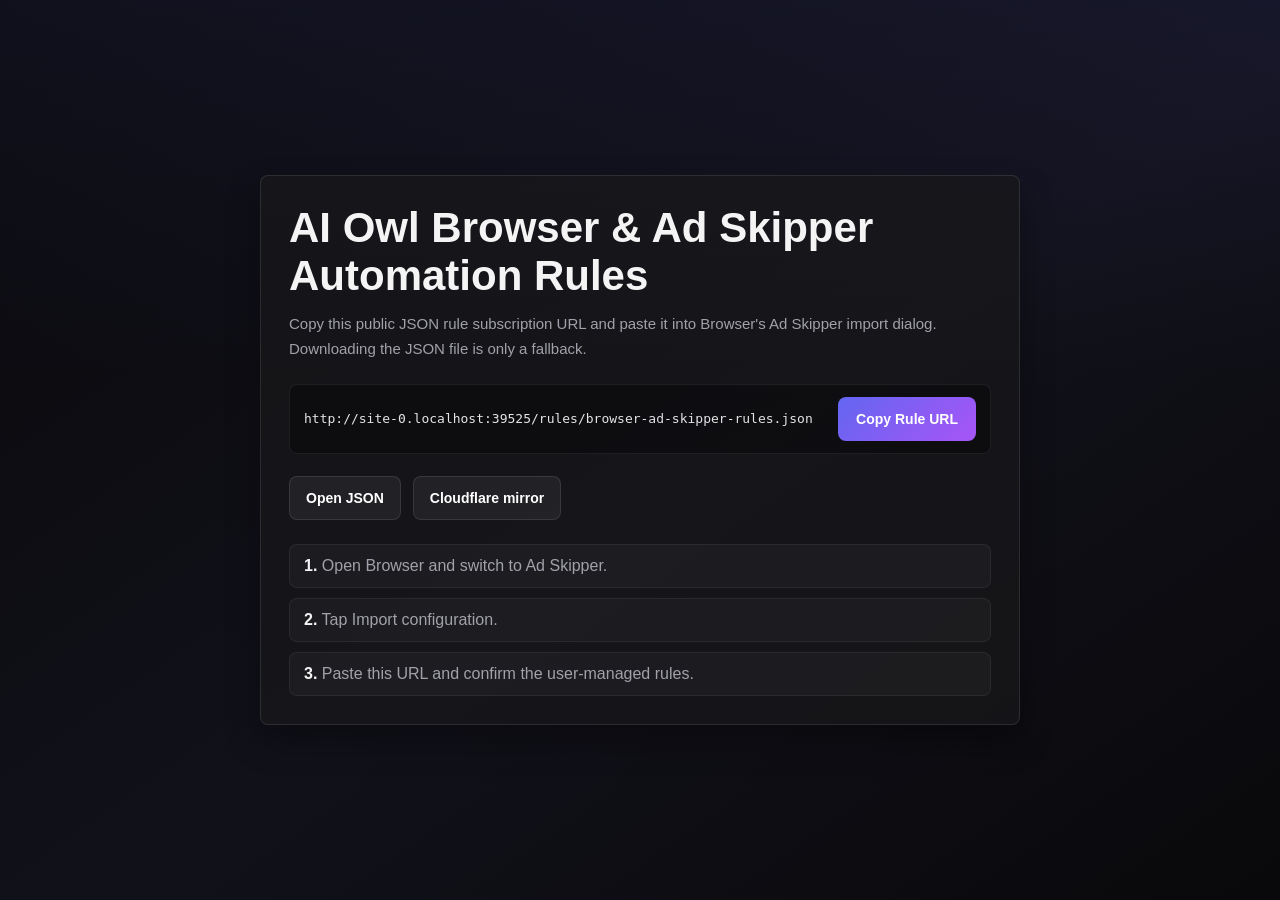
==== index.html @ 883f9ffe "Create index.html" ====
<!doctype html>
<html lang="en">
  <head>
    <meta charset="utf-8" />
    <meta name="viewport" content="width=device-width, initial-scale=1" />
    <title>AI Owl Browser &amp; Ad Skipper Automation Rules</title>
    <meta
      name="description"
      content="Copy the AI Owl Browser Ad Skipper JSON rule subscription URL and paste it into Browser's Ad Skipper import dialog. Automation rule evaluation runs locally on the device."
    />
    <style>
      :root {
        color-scheme: dark;
        --bg: #09090b;
        --card: rgba(24, 24, 27, 0.76);
        --border: rgba(255, 255, 255, 0.1);
        --text: #f4f4f5;
        --muted: #a1a1aa;
        --accent: #818cf8;
        --gradient: linear-gradient(135deg, #6366f1 0%, #a855f7 100%);
      }

      * {
        box-sizing: border-box;
      }

      body {
        min-height: 100vh;
        margin: 0;
        display: grid;
        place-items: center;
        background:
          linear-gradient(180deg, rgba(99, 102, 241, 0.08), transparent 42%),
          linear-gradient(145deg, #09090b 0%, #11111a 54%, #09090b 100%);
        color: var(--text);
        font-family:
          Inter, -apple-system, BlinkMacSystemFont, "SF Pro SC", "Helvetica Neue", Arial, sans-serif;
        padding: 28px 16px;
      }

      main {
        width: min(760px, 100%);
        border: 1px solid var(--border);
        border-radius: 8px;
        background: var(--card);
        box-shadow: 0 16px 34px rgba(0, 0, 0, 0.32);
        padding: 28px;
      }

      h1 {
        margin: 0 0 12px;
        font-size: clamp(28px, 5vw, 42px);
        line-height: 1.12;
        letter-spacing: 0;
      }

      p {
        margin: 0;
        color: var(--muted);
        font-size: 15px;
        line-height: 1.7;
      }

      .url-box {
        min-width: 0;
        display: flex;
        align-items: center;
        gap: 12px;
        margin: 22px 0;
        border: 1px solid rgba(255, 255, 255, 0.07);
        border-radius: 8px;
        background: rgba(0, 0, 0, 0.34);
        padding: 12px 14px;
      }

      code {
        min-width: 0;
        overflow: hidden;
        flex: 1 1 auto;
        color: #e4e4e7;
        font-family: "JetBrains Mono", "SFMono-Regular", Consolas, monospace;
        font-size: 13px;
        text-overflow: ellipsis;
        white-space: nowrap;
      }

      button,
      a {
        min-height: 44px;
        display: inline-flex;
        align-items: center;
        justify-content: center;
        border-radius: 8px;
        color: #ffffff;
        font: inherit;
        font-size: 14px;
        font-weight: 600;
        text-decoration: none;
      }

      button {
        flex: 0 0 auto;
        border: 0;
        background: var(--gradient);
        cursor: pointer;
        padding: 0 18px;
      }

      a {
        border: 1px solid var(--border);
        background: rgba(255, 255, 255, 0.06);
        padding: 0 16px;
      }

      .actions {
        display: flex;
        flex-wrap: wrap;
        gap: 12px;
      }

      .steps {
        margin-top: 24px;
        display: grid;
        gap: 10px;
      }

      .step {
        border: 1px solid rgba(255, 255, 255, 0.06);
        border-radius: 8px;
        background: rgba(255, 255, 255, 0.03);
        color: var(--muted);
        padding: 12px 14px;
      }

      strong {
        color: var(--text);
      }

      @media (max-width: 640px) {
        main {
          padding: 22px;
        }

        .url-box {
          align-items: stretch;
          flex-direction: column;
        }

        code {
          white-space: normal;
          overflow-wrap: anywhere;
        }

        button,
        a {
          width: 100%;
        }
      }
    </style>
  </head>
  <body>
    <main>
      <h1>AI Owl Browser &amp; Ad Skipper Automation Rules</h1>
      <p>
        Copy this public JSON rule subscription URL and paste it into Browser's Ad Skipper import
        dialog. Downloading the JSON file is only a fallback.
      </p>
      <div class="url-box">
        <code id="ruleUrl">rules/browser-ad-skipper-rules.json</code>
        <button id="copyButton" type="button">Copy Rule URL</button>
      </div>
      <div class="actions">
        <a id="openJson" href="rules/browser-ad-skipper-rules.json">Open JSON</a>
        <a href="https://browser-ad-skipper-rules.groups-candlelight.workers.dev/">
          Cloudflare mirror
        </a>
      </div>
      <div class="steps">
        <div class="step"><strong>1.</strong> Open Browser and switch to Ad Skipper.</div>
        <div class="step"><strong>2.</strong> Tap Import configuration.</div>
        <div class="step"><strong>3.</strong> Paste this URL and confirm the user-managed rules.</div>
      </div>
    </main>
    <script>
      const ruleUrl = new URL("rules/browser-ad-skipper-rules.json", window.location.href).href;
      const ruleUrlNode = document.querySelector("#ruleUrl");
      const copyButton = document.querySelector("#copyButton");
      const openJson = document.querySelector("#openJson");

      ruleUrlNode.textContent = ruleUrl;
      openJson.href = ruleUrl;
      copyButton.addEventListener("click", async () => {
        await navigator.clipboard.writeText(ruleUrl);
        const originalText = copyButton.textContent;
        copyButton.textContent = "Copied";
        window.setTimeout(() => {
          copyButton.textContent = originalText;
        }, 1600);
      });
    </script>
  </body>
</html>
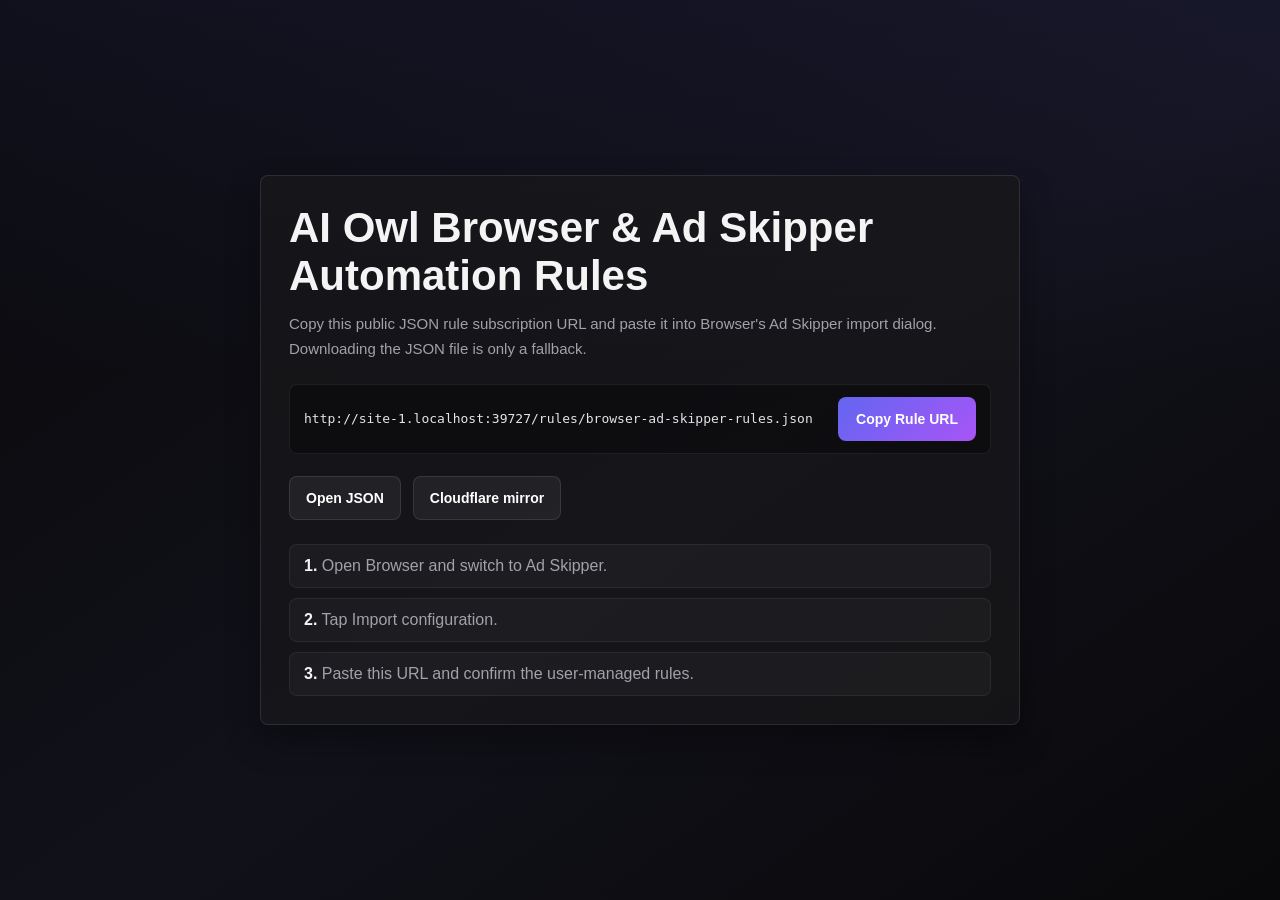
==== commit 00cb6452: "Update index.html" ====
--- a/index.html
+++ b/index.html
@@ -99,6 +99,176 @@
       }
 
       button {
+<!doctype html>
+<html lang="en">
+  <head>
+    <meta charset="utf-8" />
+    <meta name="viewport" content="width=device-width, initial-scale=1" />
+    <title>AI Owl Browser &amp; Ad Skipper Automation Rules</title>
+    <meta
+      name="description"
+      content="Copy the AI Owl Browser Ad Skipper JSON rule subscription URL. Import user-managed automation rules in Browser, keep processing local on the device, and review privacy, FAQ, and rule format notes."
+    />
+    <meta name="robots" content="index,follow" />
+    <meta property="og:title" content="AI Owl Browser &amp; Ad Skipper Automation Rules" />
+    <meta
+      property="og:description"
+      content="A public JSON rule subscription for AI Owl Browser users. Copy the rule URL, import it in Ad Skipper, and run local-only screen automation on your device."
+    />
+    <meta property="og:type" content="website" />
+    <meta property="og:url" content="https://browser-rules.github.io/ai-owl-browser-ad-skipper-rules/" />
+    <meta name="google-site-verification" content="nIsRu77zjlL-rzkLhdHCSAvfr67Yoj3R-oDEkmEKDSA" />
+    <link rel="canonical" href="https://browser-rules.github.io/ai-owl-browser-ad-skipper-rules/" />
+    <link rel="stylesheet" href="styles.css" />
+    <script type="application/ld+json">
+      {
+        "@context": "https://schema.org",
+        "@type": "WebSite",
+        "name": "AI Owl Browser & Ad Skipper Automation Rules",
+        "url": "https://browser-rules.github.io/ai-owl-browser-ad-skipper-rules/",
+        "description": "Public JSON rule subscription and documentation for AI Owl Browser local-only screen automation."
+      }
+    </script>
+  </head>
+  <body>
+    <main class="container">
+      <header class="header" aria-labelledby="page-title">
+        <div class="badge">
+          <svg class="icon" aria-hidden="true" viewBox="0 0 24 24">
+            <path d="M12 3 5 6v5c0 4.2 2.7 8.1 7 10 4.3-1.9 7-5.8 7-10V6l-7-3Z" />
+            <path d="m9 12 2 2 4-5" />
+          </svg>
+          Public JSON Rule Subscription
+        </div>
+        <h1 id="page-title" class="title">AI Owl Browser &amp; Ad Skipper Automation Rules</h1>
+        <p class="subtitle">
+          Copy one public rule subscription URL, paste it into Browser's Ad Skipper import dialog,
+          and let Browser help you complete repetitive skip, close, dismiss, and consent actions
+          locally on your device. The rules are user-managed and no screen content or personal
+          information is uploaded to the cloud.
+        </p>
+        <nav class="page-nav" aria-label="Rule documentation">
+          <a href="import-guide.html">Import guide</a>
+          <a href="privacy.html">Privacy</a>
+          <a href="rule-json.html">Rule format</a>
+          <a href="faq.html">FAQ</a>
+          <a href="zh-cn.html">中文说明</a>
+        </nav>
+      </header>
+
+      <section class="card hero-card" aria-labelledby="rule-url-title">
+        <div>
+          <h2 id="rule-url-title" class="card-title">
+            <svg class="icon icon-indigo" aria-hidden="true" viewBox="0 0 24 24">
+              <path d="M10 13a5 5 0 0 0 7.1 0l2-2a5 5 0 0 0-7.1-7.1l-1.1 1.1" />
+              <path d="M14 11a5 5 0 0 0-7.1 0l-2 2A5 5 0 0 0 12 20.1l1.1-1.1" />
+            </svg>
+            Copy the Rule URL
+          </h2>
+          <p class="muted-text">
+            This URL is the primary import path. Browser fetches the JSON subscription, validates
+            the schema, and keeps imported automation rules editable in the Ad Skipper rule manager.
+          </p>
+          <div class="code-box" aria-label="Rule JSON subscription URL">
+            <span id="ruleUrl" class="code-text">https://browser-rules.github.io/ai-owl-browser-ad-skipper-rules/rules/browser-ad-skipper-rules.json</span>
+            <button id="copyRuleUrl" class="copy-btn" type="button">
+              <svg class="icon-small" aria-hidden="true" viewBox="0 0 24 24">
+                <rect x="9" y="9" width="10" height="10" rx="2" />
+                <path d="M5 15H4a2 2 0 0 1-2-2V4a2 2 0 0 1 2-2h9a2 2 0 0 1 2 2v1" />
+              </svg>
+              <span id="copyLabel">Copy</span>
+            </button>
+          </div>
+          <div class="btn-group">
+            <button id="copyRuleUrlPrimary" class="btn btn-primary" type="button">
+              <svg class="icon-small" aria-hidden="true" viewBox="0 0 24 24">
+                <rect x="9" y="9" width="10" height="10" rx="2" />
+                <path d="M5 15H4a2 2 0 0 1-2-2V4a2 2 0 0 1 2-2h9a2 2 0 0 1 2 2v1" />
+              </svg>
+              <span id="copyPrimaryLabel">Copy Rule URL</span>
+            </button>
+            <a class="btn btn-secondary" id="openRuleJson" href="rules/browser-ad-skipper-rules.json">
+              Open JSON
+            </a>
+            <a class="btn btn-tertiary" id="downloadRule" href="rules/browser-ad-skipper-rules.json" download>
+              Download fallback
+            </a>
+          </div>
+        </div>
+        <aside class="quick-facts" aria-label="Rule subscription facts">
+          <div><strong>Primary keyword</strong><span>AI Owl Browser Ad Skipper Automation Rules</span></div>
+          <div><strong>Import type</strong><span>JSON subscription URL</span></div>
+          <div><strong>Processing</strong><span>Local-only on the device</span></div>
+        </aside>
+      </section>
+
+      <section class="card" aria-labelledby="discover-title">
+        <h2 id="discover-title" class="card-title">
+          <svg class="icon icon-purple" aria-hidden="true" viewBox="0 0 24 24">
+            <circle cx="11" cy="11" r="8" />
+            <path d="m21 21-4.3-4.3" />
+          </svg>
+          Find This Rule Subscription
+        </h2>
+        <p class="muted-text">
+          If you need to find this page again from Google, search for the exact title
+          <strong>AI Owl Browser Ad Skipper Automation Rules</strong>. Related search phrases
+          include <strong>AI Owl Browser rule JSON</strong>,
+          <strong>Browser Ad Skipper rule subscription</strong>, and
+          <strong>AI Owl Browser local automation rules</strong>.
+        </p>
+        <div class="info-grid spaced-grid">
+          <article class="info-item">
+            <h3>Direct subscription</h3>
+            <p>Copy the JSON URL from the top of this page and paste it into Browser.</p>
+          </article>
+          <article class="info-item">
+            <h3>Documentation pages</h3>
+            <p>Import, privacy, rule format, FAQ, and Chinese pages give search engines clear topics.</p>
+          </article>
+          <article class="info-item">
+            <h3>GitHub mirror</h3>
+            <p>
+              The same rules are mirrored at
+              <a href="https://browser-rules.github.io/ai-owl-browser-ad-skipper-rules/">GitHub Pages</a>.
+            </p>
+          </article>
+        </div>
+      </section>
+
+      <section class="card link-grid" aria-labelledby="docs-title">
+        <h2 id="docs-title" class="card-title">
+          <svg class="icon icon-sky" aria-hidden="true" viewBox="0 0 24 24">
+            <path d="M4 19.5A2.5 2.5 0 0 1 6.5 17H20" />
+            <path d="M4 4.5A2.5 2.5 0 0 1 6.5 2H20v20H6.5A2.5 2.5 0 0 1 4 19.5Z" />
+          </svg>
+          Rule Documentation
+        </h2>
+        <a class="doc-link" href="import-guide.html">
+          <strong>How to import rule JSON</strong>
+          <span>Copy URL, paste in Ad Skipper, validate rules, and enable automation.</span>
+        </a>
+        <a class="doc-link" href="privacy.html">
+          <strong>Privacy and local-only automation</strong>
+          <span>Understand what stays on your device and why accessibility permission is needed.</span>
+        </a>
+        <a class="doc-link" href="rule-json.html">
+          <strong>Rule JSON format</strong>
+          <span>Review how subscription metadata and matching rules are organized.</span>
+        </a>
+        <a class="doc-link" href="faq.html">
+          <strong>FAQ</strong>
+          <span>Answers for update, download, editing, permissions, and activation questions.</span>
+        </a>
+        <a class="doc-link" href="zh-cn.html" lang="zh-CN">
+          <strong>中文说明</strong>
+          <span>复制订阅 URL，在 Browser 的 Ad Skipper 中导入并本地执行。</span>
+        </a>
+      </section>
+    </main>
+    <script src="app.js" defer></script>
+  </body>
+</html>
         flex: 0 0 auto;
         border: 0;
         background: var(--gradient);
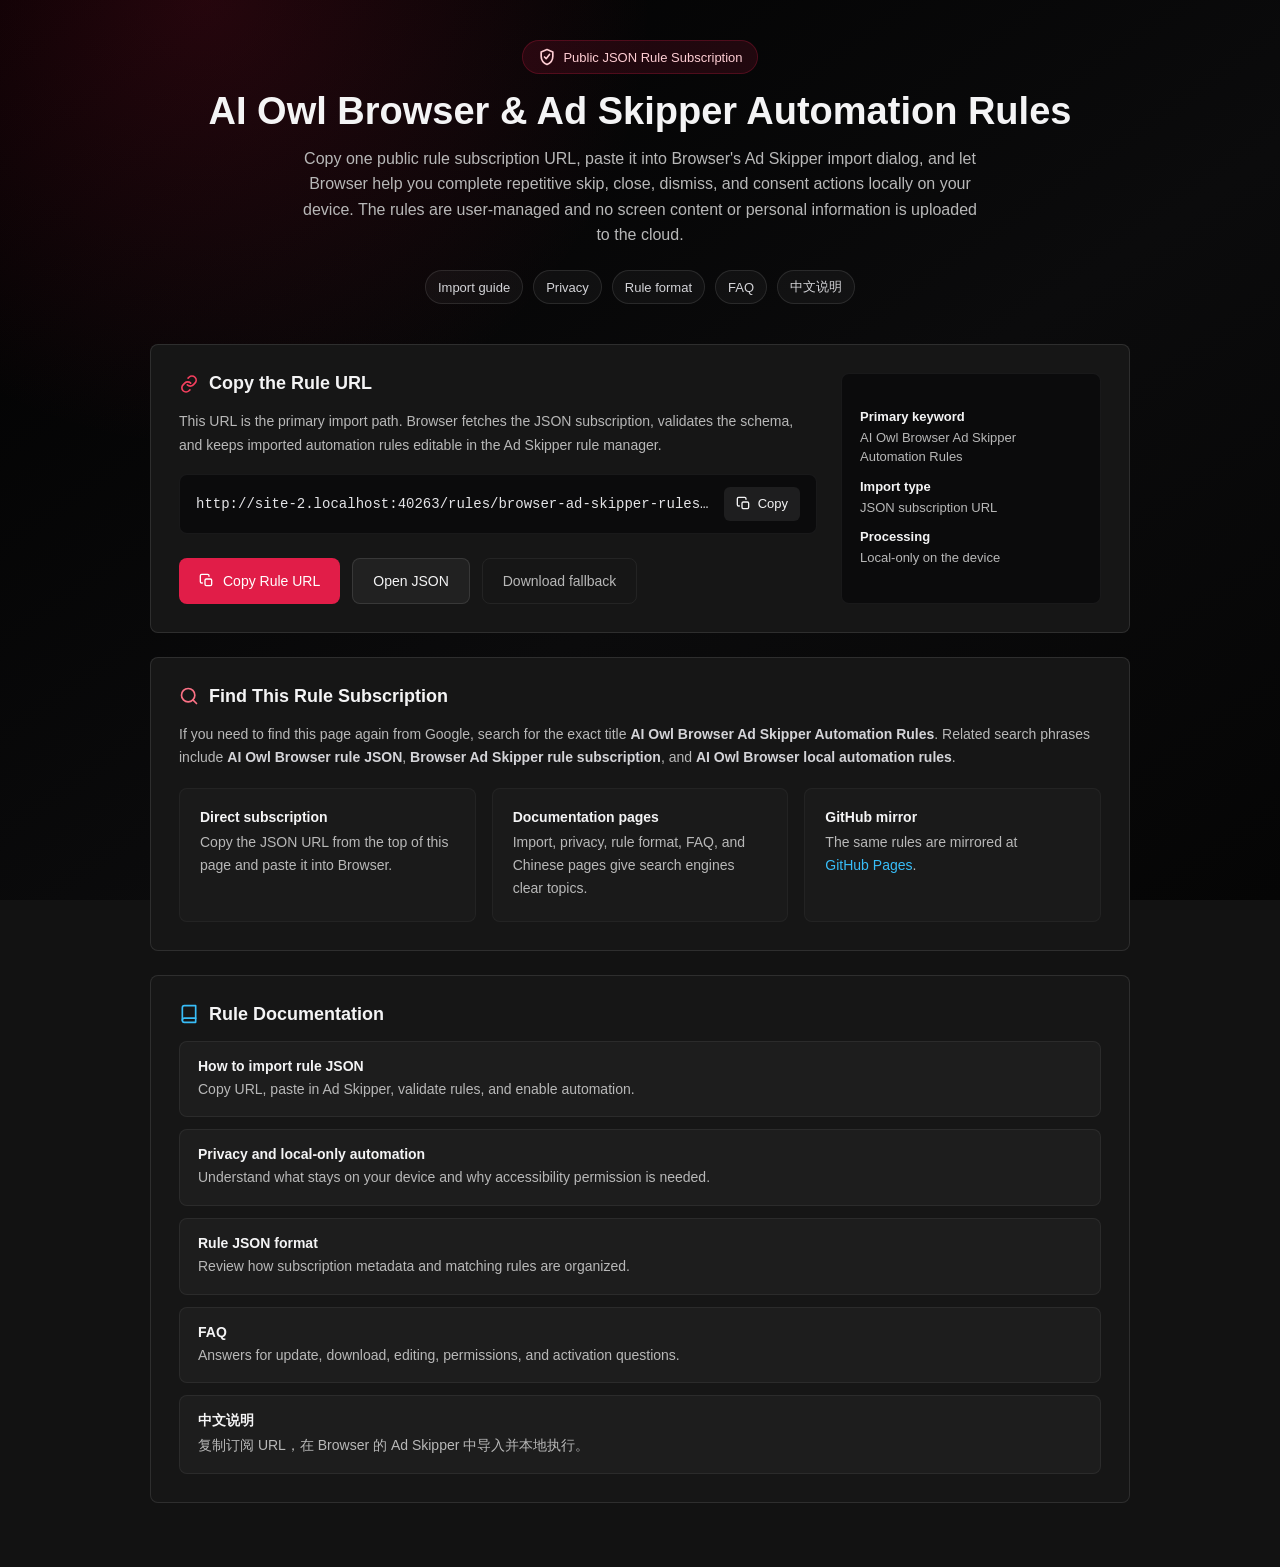
==== commit 5245148f: "Update index.html" ====
--- a/index.html
+++ b/index.html
@@ -1,104 +1,3 @@
-<!doctype html>
-<html lang="en">
-  <head>
-    <meta charset="utf-8" />
-    <meta name="viewport" content="width=device-width, initial-scale=1" />
-    <title>AI Owl Browser &amp; Ad Skipper Automation Rules</title>
-    <meta
-      name="description"
-      content="Copy the AI Owl Browser Ad Skipper JSON rule subscription URL and paste it into Browser's Ad Skipper import dialog. Automation rule evaluation runs locally on the device."
-    />
-    <style>
-      :root {
-        color-scheme: dark;
-        --bg: #09090b;
-        --card: rgba(24, 24, 27, 0.76);
-        --border: rgba(255, 255, 255, 0.1);
-        --text: #f4f4f5;
-        --muted: #a1a1aa;
-        --accent: #818cf8;
-        --gradient: linear-gradient(135deg, #6366f1 0%, #a855f7 100%);
-      }
-
-      * {
-        box-sizing: border-box;
-      }
-
-      body {
-        min-height: 100vh;
-        margin: 0;
-        display: grid;
-        place-items: center;
-        background:
-          linear-gradient(180deg, rgba(99, 102, 241, 0.08), transparent 42%),
-          linear-gradient(145deg, #09090b 0%, #11111a 54%, #09090b 100%);
-        color: var(--text);
-        font-family:
-          Inter, -apple-system, BlinkMacSystemFont, "SF Pro SC", "Helvetica Neue", Arial, sans-serif;
-        padding: 28px 16px;
-      }
-
-      main {
-        width: min(760px, 100%);
-        border: 1px solid var(--border);
-        border-radius: 8px;
-        background: var(--card);
-        box-shadow: 0 16px 34px rgba(0, 0, 0, 0.32);
-        padding: 28px;
-      }
-
-      h1 {
-        margin: 0 0 12px;
-        font-size: clamp(28px, 5vw, 42px);
-        line-height: 1.12;
-        letter-spacing: 0;
-      }
-
-      p {
-        margin: 0;
-        color: var(--muted);
-        font-size: 15px;
-        line-height: 1.7;
-      }
-
-      .url-box {
-        min-width: 0;
-        display: flex;
-        align-items: center;
-        gap: 12px;
-        margin: 22px 0;
-        border: 1px solid rgba(255, 255, 255, 0.07);
-        border-radius: 8px;
-        background: rgba(0, 0, 0, 0.34);
-        padding: 12px 14px;
-      }
-
-      code {
-        min-width: 0;
-        overflow: hidden;
-        flex: 1 1 auto;
-        color: #e4e4e7;
-        font-family: "JetBrains Mono", "SFMono-Regular", Consolas, monospace;
-        font-size: 13px;
-        text-overflow: ellipsis;
-        white-space: nowrap;
-      }
-
-      button,
-      a {
-        min-height: 44px;
-        display: inline-flex;
-        align-items: center;
-        justify-content: center;
-        border-radius: 8px;
-        color: #ffffff;
-        font: inherit;
-        font-size: 14px;
-        font-weight: 600;
-        text-decoration: none;
-      }
-
-      button {
 <!doctype html>
 <html lang="en">
   <head>
@@ -269,104 +168,3 @@
     <script src="app.js" defer></script>
   </body>
 </html>
-        flex: 0 0 auto;
-        border: 0;
-        background: var(--gradient);
-        cursor: pointer;
-        padding: 0 18px;
-      }
-
-      a {
-        border: 1px solid var(--border);
-        background: rgba(255, 255, 255, 0.06);
-        padding: 0 16px;
-      }
-
-      .actions {
-        display: flex;
-        flex-wrap: wrap;
-        gap: 12px;
-      }
-
-      .steps {
-        margin-top: 24px;
-        display: grid;
-        gap: 10px;
-      }
-
-      .step {
-        border: 1px solid rgba(255, 255, 255, 0.06);
-        border-radius: 8px;
-        background: rgba(255, 255, 255, 0.03);
-        color: var(--muted);
-        padding: 12px 14px;
-      }
-
-      strong {
-        color: var(--text);
-      }
-
-      @media (max-width: 640px) {
-        main {
-          padding: 22px;
-        }
-
-        .url-box {
-          align-items: stretch;
-          flex-direction: column;
-        }
-
-        code {
-          white-space: normal;
-          overflow-wrap: anywhere;
-        }
-
-        button,
-        a {
-          width: 100%;
-        }
-      }
-    </style>
-  </head>
-  <body>
-    <main>
-      <h1>AI Owl Browser &amp; Ad Skipper Automation Rules</h1>
-      <p>
-        Copy this public JSON rule subscription URL and paste it into Browser's Ad Skipper import
-        dialog. Downloading the JSON file is only a fallback.
-      </p>
-      <div class="url-box">
-        <code id="ruleUrl">rules/browser-ad-skipper-rules.json</code>
-        <button id="copyButton" type="button">Copy Rule URL</button>
-      </div>
-      <div class="actions">
-        <a id="openJson" href="rules/browser-ad-skipper-rules.json">Open JSON</a>
-        <a href="https://browser-ad-skipper-rules.groups-candlelight.workers.dev/">
-          Cloudflare mirror
-        </a>
-      </div>
-      <div class="steps">
-        <div class="step"><strong>1.</strong> Open Browser and switch to Ad Skipper.</div>
-        <div class="step"><strong>2.</strong> Tap Import configuration.</div>
-        <div class="step"><strong>3.</strong> Paste this URL and confirm the user-managed rules.</div>
-      </div>
-    </main>
-    <script>
-      const ruleUrl = new URL("rules/browser-ad-skipper-rules.json", window.location.href).href;
-      const ruleUrlNode = document.querySelector("#ruleUrl");
-      const copyButton = document.querySelector("#copyButton");
-      const openJson = document.querySelector("#openJson");
-
-      ruleUrlNode.textContent = ruleUrl;
-      openJson.href = ruleUrl;
-      copyButton.addEventListener("click", async () => {
-        await navigator.clipboard.writeText(ruleUrl);
-        const originalText = copyButton.textContent;
-        copyButton.textContent = "Copied";
-        window.setTimeout(() => {
-          copyButton.textContent = originalText;
-        }, 1600);
-      });
-    </script>
-  </body>
-</html>
--- a/styles.css
+++ b/styles.css
@@ -0,0 +1,789 @@
+:root {
+  color-scheme: dark;
+  --bg-color: #050505;
+  --card-bg: #161616;
+  --card-strong: #202020;
+  --card-border: rgba(255, 255, 255, 0.1);
+  --card-hover-border: rgba(255, 255, 255, 0.18);
+  --primary-accent: #e11d48;
+  --primary-accent-hot: #f43f5e;
+  --primary-accent-soft: rgba(225, 29, 72, 0.14);
+  --text-main: #f4f4f5;
+  --text-muted: #b8b8b8;
+  --text-soft: #8f8f8f;
+  --link: #38bdf8;
+  --surface-deep: #0b0b0c;
+}
+
+* {
+  box-sizing: border-box;
+}
+
+body {
+  min-height: 100vh;
+  margin: 0;
+  display: flex;
+  align-items: flex-start;
+  justify-content: center;
+  background:
+    radial-gradient(circle at 16% 0%, rgba(225, 29, 72, 0.16), transparent 28rem),
+    linear-gradient(145deg, #000000 0%, #0b0b0c 58%, #050505 100%);
+  background-attachment: fixed;
+  color: var(--text-main);
+  font-family:
+    Inter, -apple-system, BlinkMacSystemFont, "SF Pro SC", "Helvetica Neue", Arial, sans-serif;
+  padding: 40px 20px;
+}
+
+a {
+  color: var(--link);
+  text-decoration: none;
+  transition: color 180ms ease, border-color 180ms ease, background-color 180ms ease, box-shadow 180ms ease;
+}
+
+a:hover {
+  color: #7dd3fc;
+  text-decoration: underline;
+}
+
+a:focus-visible,
+button:focus-visible {
+  outline: 2px solid var(--primary-accent-hot);
+  outline-offset: 3px;
+}
+
+.container {
+  width: min(980px, 100%);
+}
+
+.page-container {
+  width: min(900px, 100%);
+}
+
+.header {
+  margin-bottom: 40px;
+  text-align: center;
+}
+
+.badge {
+  display: inline-flex;
+  align-items: center;
+  gap: 6px;
+  min-height: 30px;
+  margin-bottom: 16px;
+  border: 1px solid rgba(225, 29, 72, 0.24);
+  border-radius: 999px;
+  background: rgba(225, 29, 72, 0.12);
+  color: #fecdd3;
+  font-size: 13px;
+  font-weight: 500;
+  padding: 6px 14px;
+}
+
+.title {
+  margin: 0 0 12px;
+  color: var(--text-main);
+  font-size: 38px;
+  font-weight: 700;
+  letter-spacing: 0;
+  line-height: 1.15;
+}
+
+.subtitle {
+  max-width: 76ch;
+  margin: 0;
+  margin-inline: auto;
+  color: var(--text-muted);
+  font-size: 16px;
+  font-weight: 400;
+  line-height: 1.6;
+  text-wrap: pretty;
+}
+
+.page-nav {
+  display: flex;
+  flex-wrap: wrap;
+  justify-content: center;
+  gap: 10px;
+  margin-top: 22px;
+}
+
+.page-nav a {
+  min-height: 34px;
+  display: inline-flex;
+  align-items: center;
+  border: 1px solid var(--card-border);
+  border-radius: 999px;
+  background: rgba(255, 255, 255, 0.04);
+  color: #d4d4d8;
+  font-size: 13px;
+  padding: 7px 12px;
+}
+
+.page-nav a:hover {
+  border-color: rgba(255, 255, 255, 0.18);
+  background: rgba(255, 255, 255, 0.08);
+  color: var(--text-main);
+  text-decoration: none;
+}
+
+.card {
+  margin-bottom: 24px;
+  border: 1px solid var(--card-border);
+  border-radius: 8px;
+  background: var(--card-bg);
+  padding: 28px;
+  transition: border-color 180ms ease, background-color 180ms ease;
+}
+
+.card:hover {
+  border-color: var(--card-hover-border);
+  background: var(--card-strong);
+}
+
+.card-title {
+  margin: 0 0 16px;
+  display: flex;
+  align-items: center;
+  gap: 10px;
+  color: var(--text-main);
+  font-size: 18px;
+  font-weight: 600;
+}
+
+.card-title,
+.title {
+  text-wrap: balance;
+}
+
+.muted-text {
+  margin: 0;
+  color: var(--text-muted);
+  font-size: 14px;
+  line-height: 1.7;
+}
+
+.code-box {
+  min-width: 0;
+  display: flex;
+  align-items: center;
+  justify-content: space-between;
+  gap: 12px;
+  margin: 16px 0 24px;
+  border: 1px solid rgba(255, 255, 255, 0.06);
+  border-radius: 8px;
+  background: var(--surface-deep);
+  padding: 12px 16px;
+}
+
+.code-text {
+  min-width: 0;
+  overflow: hidden;
+  color: #e4e4e7;
+  font-family: "JetBrains Mono", "SFMono-Regular", Consolas, monospace;
+  font-size: 14px;
+  text-overflow: ellipsis;
+  white-space: nowrap;
+}
+
+.copy-btn {
+  min-height: 34px;
+  display: inline-flex;
+  flex: 0 0 auto;
+  align-items: center;
+  gap: 6px;
+  border: 0;
+  border-radius: 6px;
+  background: rgba(255, 255, 255, 0.08);
+  color: var(--text-main);
+  cursor: pointer;
+  font-size: 13px;
+  padding: 8px 12px;
+  transition: background-color 180ms ease;
+}
+
+.copy-btn:hover {
+  background: rgba(255, 255, 255, 0.14);
+}
+
+.btn-group {
+  display: flex;
+  flex-wrap: wrap;
+  gap: 12px;
+}
+
+.btn {
+  min-height: 46px;
+  display: inline-flex;
+  align-items: center;
+  justify-content: center;
+  gap: 8px;
+  appearance: none;
+  font-family: inherit;
+  border-radius: 8px;
+  cursor: pointer;
+  font-size: 14px;
+  font-weight: 500;
+  padding: 12px 20px;
+  text-decoration: none;
+  transition: background-color 180ms ease, border-color 180ms ease, opacity 180ms ease;
+}
+
+.btn:hover {
+  text-decoration: none;
+}
+
+.btn-primary {
+  border: 0;
+  background: var(--primary-accent);
+  color: #ffffff;
+}
+
+.btn-primary:hover {
+  background: var(--primary-accent-hot);
+  color: #ffffff;
+  opacity: 0.95;
+}
+
+.btn-secondary {
+  border: 1px solid var(--card-border);
+  background: rgba(255, 255, 255, 0.05);
+  color: var(--text-main);
+}
+
+.btn-secondary:hover {
+  border-color: rgba(255, 255, 255, 0.2);
+  background: rgba(255, 255, 255, 0.1);
+  color: var(--text-main);
+}
+
+.btn-tertiary {
+  border: 1px solid rgba(255, 255, 255, 0.06);
+  background: transparent;
+  color: var(--text-muted);
+}
+
+.btn-tertiary:hover {
+  border-color: rgba(255, 255, 255, 0.16);
+  background: rgba(255, 255, 255, 0.05);
+  color: var(--text-main);
+}
+
+.hero-card {
+  display: grid;
+  grid-template-columns: minmax(0, 1fr) 260px;
+  gap: 24px;
+  align-items: stretch;
+}
+
+.quick-facts {
+  display: flex;
+  flex-direction: column;
+  justify-content: center;
+  gap: 12px;
+  border: 1px solid rgba(255, 255, 255, 0.06);
+  border-radius: 8px;
+  background: var(--surface-deep);
+  padding: 18px;
+}
+
+.quick-facts div {
+  display: grid;
+  gap: 4px;
+}
+
+.quick-facts strong {
+  color: var(--text-main);
+  font-size: 13px;
+}
+
+.quick-facts span {
+  color: var(--text-muted);
+  font-size: 13px;
+  line-height: 1.5;
+}
+
+.spaced-grid {
+  margin-top: 18px;
+}
+
+.link-grid {
+  display: grid;
+  gap: 12px;
+}
+
+.link-grid .card-title {
+  margin-bottom: 4px;
+}
+
+.doc-link {
+  min-width: 0;
+  display: grid;
+  gap: 5px;
+  border: 1px solid rgba(255, 255, 255, 0.06);
+  border-radius: 8px;
+  background: rgba(255, 255, 255, 0.03);
+  padding: 16px 18px;
+}
+
+.doc-link:hover {
+  border-color: rgba(244, 63, 94, 0.42);
+  background: rgba(225, 29, 72, 0.08);
+  text-decoration: none;
+}
+
+.doc-link strong {
+  color: var(--text-main);
+  font-size: 14px;
+}
+
+.doc-link span {
+  color: var(--text-muted);
+  font-size: 14px;
+  line-height: 1.55;
+}
+
+.breadcrumb {
+  display: flex;
+  flex-wrap: wrap;
+  align-items: center;
+  gap: 9px;
+  margin: 0 0 18px;
+  color: var(--text-soft);
+  font-size: 13px;
+}
+
+.breadcrumb a {
+  color: var(--text-muted);
+}
+
+.article-card {
+  padding: clamp(22px, 4vw, 36px);
+}
+
+.article-title {
+  max-width: 14ch;
+  margin: 0 0 14px;
+  color: var(--text-main);
+  font-size: clamp(30px, 6vw, 54px);
+  line-height: 1.08;
+  letter-spacing: 0;
+  text-wrap: balance;
+}
+
+.article-lead {
+  max-width: 72ch;
+  margin: 0 0 24px;
+  color: var(--text-muted);
+  font-size: 16px;
+  line-height: 1.75;
+  text-wrap: pretty;
+}
+
+.article-section {
+  max-width: 76ch;
+  margin-top: 28px;
+}
+
+.article-section h2,
+.timeline-item h2,
+.info-item h2 {
+  margin: 0 0 8px;
+  color: var(--text-main);
+  font-size: 16px;
+  line-height: 1.35;
+  text-wrap: balance;
+}
+
+.article-section p {
+  margin: 0;
+  color: var(--text-muted);
+  font-size: 15px;
+  line-height: 1.75;
+  text-wrap: pretty;
+}
+
+.article-timeline {
+  margin-top: 24px;
+}
+
+.article-files {
+  margin-bottom: 28px;
+}
+
+.grid-3,
+.info-grid,
+.language-grid {
+  display: grid;
+  grid-template-columns: repeat(auto-fit, minmax(220px, 1fr));
+  gap: 16px;
+}
+
+.step-item,
+.info-item,
+.language-grid article {
+  min-width: 0;
+  border: 1px solid rgba(255, 255, 255, 0.04);
+  border-radius: 8px;
+  background: rgba(255, 255, 255, 0.02);
+  padding: 20px;
+}
+
+.info-item h3,
+.language-grid h3,
+.timeline-item h3 {
+  margin: 0 0 6px;
+  color: var(--text-main);
+  font-size: 14px;
+  font-weight: 600;
+}
+
+.info-item p,
+.language-grid p,
+.timeline-item p {
+  margin: 0;
+  color: var(--text-muted);
+  font-size: 14px;
+  line-height: 1.65;
+  text-wrap: pretty;
+}
+
+.split-card {
+  display: grid;
+  grid-template-columns: minmax(0, 1fr) 280px;
+  gap: 28px;
+}
+
+.timeline {
+  display: flex;
+  flex-direction: column;
+  gap: 14px;
+  margin-top: 22px;
+}
+
+.timeline-item {
+  display: grid;
+  grid-template-columns: 36px minmax(0, 1fr);
+  gap: 12px;
+  align-items: start;
+}
+
+.step-num {
+  width: 28px;
+  height: 28px;
+  display: flex;
+  align-items: center;
+  justify-content: center;
+  margin-bottom: 12px;
+  border-radius: 8px;
+  background: var(--primary-accent-soft);
+  color: #818cf8;
+  font-size: 14px;
+  font-weight: 600;
+}
+
+.timeline-item .step-num {
+  margin-bottom: 0;
+}
+
+.step-text {
+  margin: 0;
+  color: var(--text-muted);
+  font-size: 14px;
+  line-height: 1.6;
+}
+
+.file-list {
+  display: flex;
+  flex-direction: column;
+  gap: 12px;
+  margin-top: 16px;
+}
+
+.file-item {
+  min-width: 0;
+  display: flex;
+  align-items: center;
+  justify-content: space-between;
+  gap: 16px;
+  border: 1px solid rgba(255, 255, 255, 0.04);
+  border-radius: 8px;
+  background: rgba(0, 0, 0, 0.2);
+  padding: 14px 18px;
+}
+
+.file-info {
+  display: inline-flex;
+  flex: 0 0 auto;
+  align-items: center;
+  gap: 12px;
+  color: var(--text-main);
+  font-size: 14px;
+  font-weight: 500;
+}
+
+.file-link {
+  min-width: 0;
+  overflow: hidden;
+  color: #818cf8;
+  font-family: "JetBrains Mono", "SFMono-Regular", Consolas, monospace;
+  font-size: 13px;
+  text-align: right;
+  text-overflow: ellipsis;
+  white-space: nowrap;
+}
+
+.icon,
+.icon-small {
+  flex: 0 0 auto;
+  fill: none;
+  stroke: currentColor;
+  stroke-linecap: round;
+  stroke-linejoin: round;
+}
+
+.icon {
+  width: 20px;
+  height: 20px;
+  stroke-width: 2;
+}
+
+.icon-small {
+  width: 16px;
+  height: 16px;
+  stroke-width: 2;
+}
+
+.icon-indigo {
+  color: var(--primary-accent-hot);
+}
+
+.icon-purple {
+  color: #fb7185;
+}
+
+.icon-sky {
+  color: #38bdf8;
+}
+
+.icon-muted {
+  color: var(--text-muted);
+}
+
+.phone-preview {
+  align-self: start;
+  border: 1px solid rgba(255, 255, 255, 0.09);
+  border-radius: 26px;
+  background: #0f0f12;
+  box-shadow: inset 0 0 0 6px #050507;
+  padding: 18px;
+}
+
+.phone-top {
+  display: flex;
+  align-items: center;
+  justify-content: space-between;
+  margin-bottom: 18px;
+  color: var(--text-main);
+  font-size: 13px;
+}
+
+.phone-top span {
+  width: 32px;
+  height: 4px;
+  border-radius: 999px;
+  background: rgba(255, 255, 255, 0.18);
+}
+
+.phone-panel,
+.phone-switch-row {
+  border: 1px solid rgba(255, 255, 255, 0.07);
+  border-radius: 8px;
+  background: rgba(255, 255, 255, 0.04);
+  padding: 14px;
+}
+
+.phone-panel + .phone-panel,
+.phone-panel + .phone-switch-row,
+.phone-switch-row + .phone-action {
+  margin-top: 12px;
+}
+
+.active-panel {
+  border-color: rgba(225, 29, 72, 0.45);
+  background: rgba(225, 29, 72, 0.12);
+}
+
+.phone-panel small {
+  display: block;
+  margin-bottom: 6px;
+  color: var(--text-muted);
+  font-size: 11px;
+}
+
+.phone-panel p {
+  margin: 0;
+  overflow-wrap: anywhere;
+  color: var(--text-main);
+  font-family: "JetBrains Mono", "SFMono-Regular", Consolas, monospace;
+  font-size: 12px;
+  line-height: 1.45;
+}
+
+.phone-switch-row {
+  display: flex;
+  align-items: center;
+  justify-content: space-between;
+  gap: 12px;
+  color: #d4d4d8;
+  font-size: 13px;
+}
+
+.phone-switch-row i {
+  width: 40px;
+  height: 22px;
+  position: relative;
+  flex: 0 0 auto;
+  border-radius: 999px;
+  background: var(--primary-accent);
+}
+
+.phone-switch-row i::after {
+  width: 18px;
+  height: 18px;
+  position: absolute;
+  top: 2px;
+  right: 2px;
+  border-radius: 50%;
+  background: #ffffff;
+  content: "";
+}
+
+.phone-action {
+  min-height: 40px;
+  display: flex;
+  align-items: center;
+  justify-content: center;
+  border-radius: 8px;
+  background: var(--primary-accent);
+  color: #ffffff;
+  font-size: 13px;
+  font-weight: 600;
+}
+
+.faq-list {
+  display: flex;
+  flex-direction: column;
+  gap: 10px;
+}
+
+.faq-list details {
+  border: 1px solid rgba(255, 255, 255, 0.06);
+  border-radius: 8px;
+  background: rgba(0, 0, 0, 0.18);
+  padding: 14px 16px;
+}
+
+.faq-list summary {
+  color: var(--text-main);
+  cursor: pointer;
+  font-size: 14px;
+  font-weight: 600;
+}
+
+.faq-list p {
+  margin: 10px 0 0;
+  color: var(--text-muted);
+  font-size: 14px;
+  line-height: 1.65;
+}
+
+strong {
+  color: #d4d4d8;
+  font-weight: 600;
+}
+
+@media (max-width: 760px) {
+  body {
+    align-items: flex-start;
+    padding: 28px 16px;
+  }
+
+  .header {
+    margin-bottom: 28px;
+  }
+
+  .title {
+    font-size: 30px;
+  }
+
+  .subtitle {
+    font-size: 14px;
+  }
+
+  .card {
+    padding: 20px;
+  }
+
+  .split-card {
+    grid-template-columns: 1fr;
+  }
+
+  .hero-card {
+    grid-template-columns: 1fr;
+  }
+
+  .quick-facts {
+    justify-content: flex-start;
+  }
+
+  .article-title {
+    max-width: none;
+  }
+
+  .phone-preview {
+    max-width: 300px;
+    margin-inline: auto;
+  }
+
+  .code-box,
+  .file-item {
+    align-items: stretch;
+    flex-direction: column;
+  }
+
+  .copy-btn,
+  .btn {
+    width: 100%;
+  }
+
+  .btn-group,
+  .grid-3,
+  .info-grid,
+  .language-grid {
+    grid-template-columns: 1fr;
+  }
+
+  .btn-group {
+    flex-direction: column;
+  }
+
+  .file-info {
+    flex: 1 1 auto;
+  }
+
+  .file-link {
+    text-align: left;
+    white-space: normal;
+  }
+
+}
+
+@media (prefers-reduced-motion: reduce) {
+  *,
+  *::before,
+  *::after {
+    transition-duration: 0.01ms !important;
+    scroll-behavior: auto !important;
+  }
+}
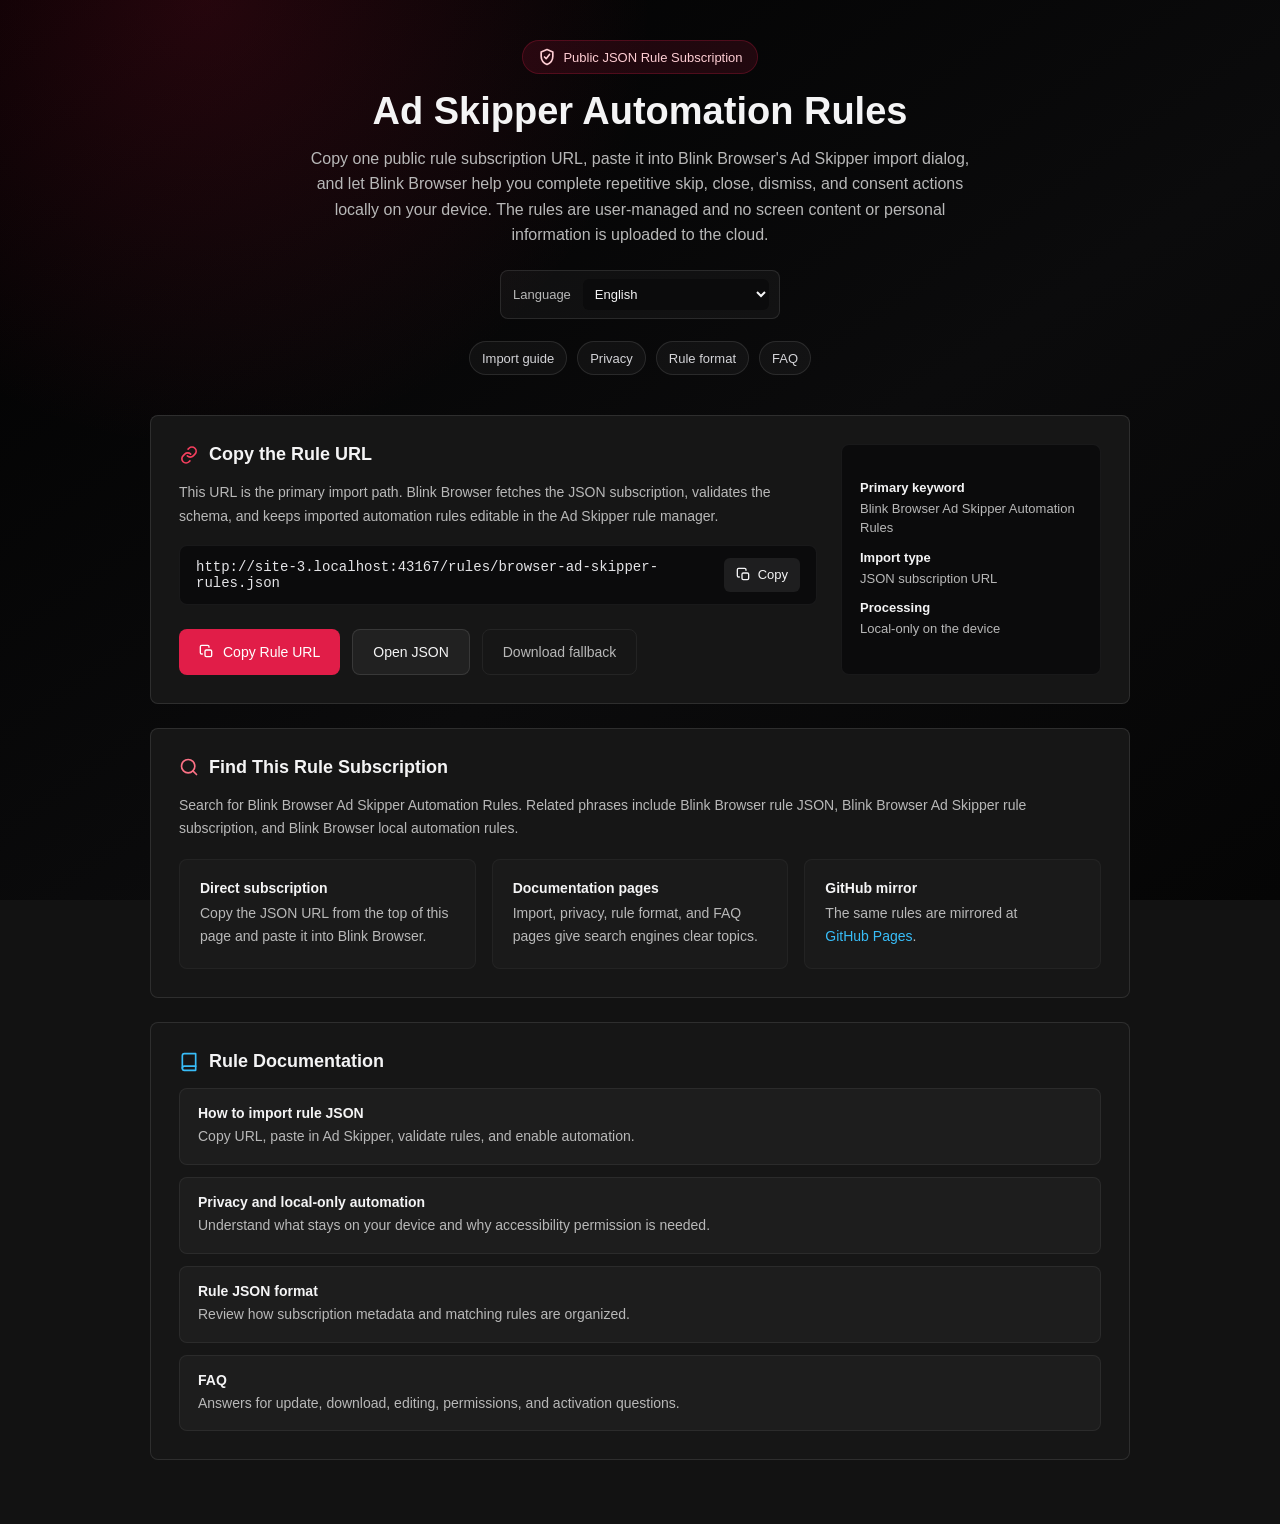
==== commit 26b45b4a: "[Update] Refresh Ad Skipper rules site and branding" ====
--- a/index.html
+++ b/index.html
@@ -3,16 +3,16 @@
   <head>
     <meta charset="utf-8" />
     <meta name="viewport" content="width=device-width, initial-scale=1" />
-    <title>AI Owl Browser &amp; Ad Skipper Automation Rules</title>
+    <title>Ad Skipper Automation Rules</title>
     <meta
       name="description"
-      content="Copy the AI Owl Browser Ad Skipper JSON rule subscription URL. Import user-managed automation rules in Browser, keep processing local on the device, and review privacy, FAQ, and rule format notes."
+      content="Copy the Blink Browser Ad Skipper JSON rule subscription URL. Import user-managed automation rules in Blink Browser, keep processing local on the device, and review privacy, FAQ, and rule format notes."
     />
     <meta name="robots" content="index,follow" />
-    <meta property="og:title" content="AI Owl Browser &amp; Ad Skipper Automation Rules" />
+    <meta property="og:title" content="Ad Skipper Automation Rules" />
     <meta
       property="og:description"
-      content="A public JSON rule subscription for AI Owl Browser users. Copy the rule URL, import it in Ad Skipper, and run local-only screen automation on your device."
+      content="A public JSON rule subscription for Blink Browser users. Copy the rule URL, import it in Ad Skipper, and run local-only screen automation on your device."
     />
     <meta property="og:type" content="website" />
     <meta property="og:url" content="https://browser-rules.github.io/ai-owl-browser-ad-skipper-rules/" />
@@ -23,9 +23,9 @@
       {
         "@context": "https://schema.org",
         "@type": "WebSite",
-        "name": "AI Owl Browser & Ad Skipper Automation Rules",
+        "name": "Ad Skipper Automation Rules",
         "url": "https://browser-rules.github.io/ai-owl-browser-ad-skipper-rules/",
-        "description": "Public JSON rule subscription and documentation for AI Owl Browser local-only screen automation."
+        "description": "Public JSON rule subscription and documentation for Blink Browser local-only screen automation."
       }
     </script>
   </head>
@@ -37,21 +37,24 @@
             <path d="M12 3 5 6v5c0 4.2 2.7 8.1 7 10 4.3-1.9 7-5.8 7-10V6l-7-3Z" />
             <path d="m9 12 2 2 4-5" />
           </svg>
-          Public JSON Rule Subscription
+          <span data-i18n="home.badge">Public JSON Rule Subscription</span>
         </div>
-        <h1 id="page-title" class="title">AI Owl Browser &amp; Ad Skipper Automation Rules</h1>
-        <p class="subtitle">
-          Copy one public rule subscription URL, paste it into Browser's Ad Skipper import dialog,
-          and let Browser help you complete repetitive skip, close, dismiss, and consent actions
+        <h1 id="page-title" class="title" data-i18n="home.title">Ad Skipper Automation Rules</h1>
+        <p class="subtitle" data-i18n="home.subtitle">
+          Copy one public rule subscription URL, paste it into Blink Browser's Ad Skipper import dialog,
+          and let Blink Browser help you complete repetitive skip, close, dismiss, and consent actions
           locally on your device. The rules are user-managed and no screen content or personal
           information is uploaded to the cloud.
         </p>
+        <div class="language-control">
+          <label for="languageSelect" data-i18n="language.label">Language</label>
+          <select id="languageSelect" aria-label="Language"></select>
+        </div>
         <nav class="page-nav" aria-label="Rule documentation">
-          <a href="import-guide.html">Import guide</a>
-          <a href="privacy.html">Privacy</a>
-          <a href="rule-json.html">Rule format</a>
-          <a href="faq.html">FAQ</a>
-          <a href="zh-cn.html">中文说明</a>
+          <a href="import-guide.html" data-i18n="nav.import">Import guide</a>
+          <a href="privacy.html" data-i18n="nav.privacy">Privacy</a>
+          <a href="rule-json.html" data-i18n="nav.rule">Rule format</a>
+          <a href="faq.html" data-i18n="nav.faq">FAQ</a>
         </nav>
       </header>
 
@@ -62,20 +65,20 @@
               <path d="M10 13a5 5 0 0 0 7.1 0l2-2a5 5 0 0 0-7.1-7.1l-1.1 1.1" />
               <path d="M14 11a5 5 0 0 0-7.1 0l-2 2A5 5 0 0 0 12 20.1l1.1-1.1" />
             </svg>
-            Copy the Rule URL
+            <span data-i18n="home.ruleTitle">Copy the Rule URL</span>
           </h2>
-          <p class="muted-text">
-            This URL is the primary import path. Browser fetches the JSON subscription, validates
+          <p class="muted-text" data-i18n="home.ruleBody">
+            This URL is the primary import path. Blink Browser fetches the JSON subscription, validates
             the schema, and keeps imported automation rules editable in the Ad Skipper rule manager.
           </p>
           <div class="code-box" aria-label="Rule JSON subscription URL">
-            <span id="ruleUrl" class="code-text">https://browser-rules.github.io/ai-owl-browser-ad-skipper-rules/rules/browser-ad-skipper-rules.json</span>
+            <span class="code-text" data-rule-url>https://browser-rules.github.io/ai-owl-browser-ad-skipper-rules/rules/browser-ad-skipper-rules.json</span>
             <button id="copyRuleUrl" class="copy-btn" type="button">
               <svg class="icon-small" aria-hidden="true" viewBox="0 0 24 24">
                 <rect x="9" y="9" width="10" height="10" rx="2" />
                 <path d="M5 15H4a2 2 0 0 1-2-2V4a2 2 0 0 1 2-2h9a2 2 0 0 1 2 2v1" />
               </svg>
-              <span id="copyLabel">Copy</span>
+              <span id="copyLabel" data-i18n="action.copy">Copy</span>
             </button>
           </div>
           <div class="btn-group">
@@ -84,20 +87,20 @@
                 <rect x="9" y="9" width="10" height="10" rx="2" />
                 <path d="M5 15H4a2 2 0 0 1-2-2V4a2 2 0 0 1 2-2h9a2 2 0 0 1 2 2v1" />
               </svg>
-              <span id="copyPrimaryLabel">Copy Rule URL</span>
+              <span id="copyPrimaryLabel" data-i18n="action.copyRuleUrl">Copy Rule URL</span>
             </button>
-            <a class="btn btn-secondary" id="openRuleJson" href="rules/browser-ad-skipper-rules.json">
+            <a class="btn btn-secondary" data-rule-href href="rules/browser-ad-skipper-rules.json" data-i18n="action.openJson">
               Open JSON
             </a>
-            <a class="btn btn-tertiary" id="downloadRule" href="rules/browser-ad-skipper-rules.json" download>
+            <a class="btn btn-tertiary" data-rule-href href="rules/browser-ad-skipper-rules.json" download data-i18n="action.downloadFallback">
               Download fallback
             </a>
           </div>
         </div>
         <aside class="quick-facts" aria-label="Rule subscription facts">
-          <div><strong>Primary keyword</strong><span>AI Owl Browser Ad Skipper Automation Rules</span></div>
-          <div><strong>Import type</strong><span>JSON subscription URL</span></div>
-          <div><strong>Processing</strong><span>Local-only on the device</span></div>
+          <div><strong data-i18n="home.factKeywordLabel">Primary keyword</strong><span data-i18n="home.factKeywordValue">Blink Browser Ad Skipper Automation Rules</span></div>
+          <div><strong data-i18n="home.factImportLabel">Import type</strong><span data-i18n="home.factImportValue">JSON subscription URL</span></div>
+          <div><strong data-i18n="home.factProcessingLabel">Processing</strong><span data-i18n="home.factProcessingValue">Local-only on the device</span></div>
         </aside>
       </section>
 
@@ -107,28 +110,27 @@
             <circle cx="11" cy="11" r="8" />
             <path d="m21 21-4.3-4.3" />
           </svg>
-          Find This Rule Subscription
+          <span data-i18n="home.findTitle">Find This Rule Subscription</span>
         </h2>
-        <p class="muted-text">
-          If you need to find this page again from Google, search for the exact title
-          <strong>AI Owl Browser Ad Skipper Automation Rules</strong>. Related search phrases
-          include <strong>AI Owl Browser rule JSON</strong>,
-          <strong>Browser Ad Skipper rule subscription</strong>, and
-          <strong>AI Owl Browser local automation rules</strong>.
+        <p class="muted-text" data-i18n="home.findBody">
+          If you need to find this page again from Google, search for
+          Blink Browser Ad Skipper Automation Rules. Related search phrases include
+          Blink Browser rule JSON, Blink Browser Ad Skipper rule subscription, and Blink Browser local
+          automation rules.
         </p>
         <div class="info-grid spaced-grid">
           <article class="info-item">
-            <h3>Direct subscription</h3>
-            <p>Copy the JSON URL from the top of this page and paste it into Browser.</p>
+            <h3 data-i18n="home.directTitle">Direct subscription</h3>
+            <p data-i18n="home.directBody">Copy the JSON URL from the top of this page and paste it into Blink Browser.</p>
           </article>
           <article class="info-item">
-            <h3>Documentation pages</h3>
-            <p>Import, privacy, rule format, FAQ, and Chinese pages give search engines clear topics.</p>
+            <h3 data-i18n="home.docsTitle">Documentation pages</h3>
+            <p data-i18n="home.docsBody">Import, privacy, rule format, and FAQ pages give search engines clear topics.</p>
           </article>
           <article class="info-item">
-            <h3>GitHub mirror</h3>
+            <h3 data-i18n="home.githubTitle">GitHub mirror</h3>
             <p>
-              The same rules are mirrored at
+              <span data-i18n="home.githubBody">The same rules are mirrored at</span>
               <a href="https://browser-rules.github.io/ai-owl-browser-ad-skipper-rules/">GitHub Pages</a>.
             </p>
           </article>
@@ -141,27 +143,23 @@
             <path d="M4 19.5A2.5 2.5 0 0 1 6.5 17H20" />
             <path d="M4 4.5A2.5 2.5 0 0 1 6.5 2H20v20H6.5A2.5 2.5 0 0 1 4 19.5Z" />
           </svg>
-          Rule Documentation
+          <span data-i18n="home.docTitle">Rule Documentation</span>
         </h2>
         <a class="doc-link" href="import-guide.html">
-          <strong>How to import rule JSON</strong>
-          <span>Copy URL, paste in Ad Skipper, validate rules, and enable automation.</span>
+          <strong data-i18n="home.docImportTitle">How to import rule JSON</strong>
+          <span data-i18n="home.docImportBody">Copy URL, paste in Ad Skipper, validate rules, and enable automation.</span>
         </a>
         <a class="doc-link" href="privacy.html">
-          <strong>Privacy and local-only automation</strong>
-          <span>Understand what stays on your device and why accessibility permission is needed.</span>
+          <strong data-i18n="home.docPrivacyTitle">Privacy and local-only automation</strong>
+          <span data-i18n="home.docPrivacyBody">Understand what stays on your device and why accessibility permission is needed.</span>
         </a>
         <a class="doc-link" href="rule-json.html">
-          <strong>Rule JSON format</strong>
-          <span>Review how subscription metadata and matching rules are organized.</span>
+          <strong data-i18n="home.docRuleTitle">Rule JSON format</strong>
+          <span data-i18n="home.docRuleBody">Review how subscription metadata and matching rules are organized.</span>
         </a>
         <a class="doc-link" href="faq.html">
-          <strong>FAQ</strong>
-          <span>Answers for update, download, editing, permissions, and activation questions.</span>
-        </a>
-        <a class="doc-link" href="zh-cn.html" lang="zh-CN">
-          <strong>中文说明</strong>
-          <span>复制订阅 URL，在 Browser 的 Ad Skipper 中导入并本地执行。</span>
+          <strong data-i18n="home.docFaqTitle">FAQ</strong>
+          <span data-i18n="home.docFaqBody">Answers for update, download, editing, permissions, and activation questions.</span>
         </a>
       </section>
     </main>
--- a/styles.css
+++ b/styles.css
@@ -31,7 +31,7 @@
   background-attachment: fixed;
   color: var(--text-main);
   font-family:
-    Inter, -apple-system, BlinkMacSystemFont, "SF Pro SC", "Helvetica Neue", Arial, sans-serif;
+    Inter, -apple-system, BlinkMacSystemFont, "Noto Sans", "Helvetica Neue", Arial, sans-serif;
   padding: 40px 20px;
 }
 
@@ -108,6 +108,42 @@
   margin-top: 22px;
 }
 
+.language-control {
+  width: min(280px, 100%);
+  display: inline-flex;
+  align-items: center;
+  justify-content: space-between;
+  gap: 12px;
+  margin-top: 22px;
+  border: 1px solid var(--card-border);
+  border-radius: 8px;
+  background: rgba(255, 255, 255, 0.04);
+  color: var(--text-muted);
+  padding: 8px 10px 8px 12px;
+}
+
+.page-language {
+  margin: 0 0 16px;
+}
+
+.language-control label {
+  flex: 0 0 auto;
+  font-size: 13px;
+  font-weight: 500;
+}
+
+.language-control select {
+  min-width: 0;
+  flex: 1 1 auto;
+  border: 0;
+  border-radius: 6px;
+  background: var(--surface-deep);
+  color: var(--text-main);
+  font: inherit;
+  font-size: 13px;
+  padding: 7px 8px;
+}
+
 .page-nav a {
   min-height: 34px;
   display: inline-flex;
@@ -178,12 +214,12 @@
 
 .code-text {
   min-width: 0;
-  overflow: hidden;
+  overflow: visible;
   color: #e4e4e7;
   font-family: "JetBrains Mono", "SFMono-Regular", Consolas, monospace;
   font-size: 14px;
-  text-overflow: ellipsis;
-  white-space: nowrap;
+  overflow-wrap: anywhere;
+  white-space: normal;
 }
 
 .copy-btn {
@@ -531,6 +567,26 @@
   text-align: right;
   text-overflow: ellipsis;
   white-space: nowrap;
+}
+
+[dir="rtl"] .file-link {
+  text-align: left;
+}
+
+[dir="rtl"] .timeline-item {
+  grid-template-columns: minmax(0, 1fr) 36px;
+}
+
+[dir="rtl"] .timeline-item .step-num {
+  order: 2;
+}
+
+[dir="rtl"] .breadcrumb,
+[dir="rtl"] .card-title,
+[dir="rtl"] .badge,
+[dir="rtl"] .btn,
+[dir="rtl"] .copy-btn {
+  direction: rtl;
 }
 
 .icon,
@@ -706,23 +762,62 @@
 @media (max-width: 760px) {
   body {
     align-items: flex-start;
-    padding: 28px 16px;
+    background-attachment: scroll;
+    padding: 20px 12px;
   }
 
   .header {
+    text-align: left;
     margin-bottom: 28px;
   }
 
+  [dir="rtl"] .header {
+    text-align: right;
+  }
+
   .title {
-    font-size: 30px;
+    font-size: 28px;
   }
 
   .subtitle {
     font-size: 14px;
+    margin-inline: 0;
   }
 
   .card {
+    margin-bottom: 16px;
+    padding: 18px;
+  }
+
+  .article-card {
     padding: 20px;
+  }
+
+  .article-title {
+    font-size: 30px;
+  }
+
+  .article-lead {
+    font-size: 15px;
+  }
+
+  .page-nav {
+    justify-content: flex-start;
+    overflow-x: auto;
+    padding-bottom: 2px;
+  }
+
+  [dir="rtl"] .page-nav {
+    justify-content: flex-end;
+  }
+
+  .page-nav a {
+    flex: 0 0 auto;
+  }
+
+  .language-control {
+    width: 100%;
+    display: flex;
   }
 
   .split-card {
@@ -750,6 +845,7 @@
   .file-item {
     align-items: stretch;
     flex-direction: column;
+    gap: 12px;
   }
 
   .copy-btn,
@@ -775,8 +871,46 @@
   .file-link {
     text-align: left;
     white-space: normal;
-  }
-
+    overflow-wrap: anywhere;
+  }
+
+  [dir="rtl"] .file-link {
+    text-align: right;
+  }
+
+  .timeline-item {
+    grid-template-columns: 30px minmax(0, 1fr);
+  }
+
+  [dir="rtl"] .timeline-item {
+    grid-template-columns: minmax(0, 1fr) 30px;
+  }
+
+}
+
+@media (max-width: 420px) {
+  .badge {
+    width: 100%;
+    justify-content: center;
+    border-radius: 8px;
+  }
+
+  .title,
+  .article-title {
+    font-size: 26px;
+  }
+
+  .card-title {
+    align-items: flex-start;
+    font-size: 17px;
+  }
+
+  .quick-facts,
+  .step-item,
+  .info-item,
+  .language-grid article {
+    padding: 16px;
+  }
 }
 
 @media (prefers-reduced-motion: reduce) {
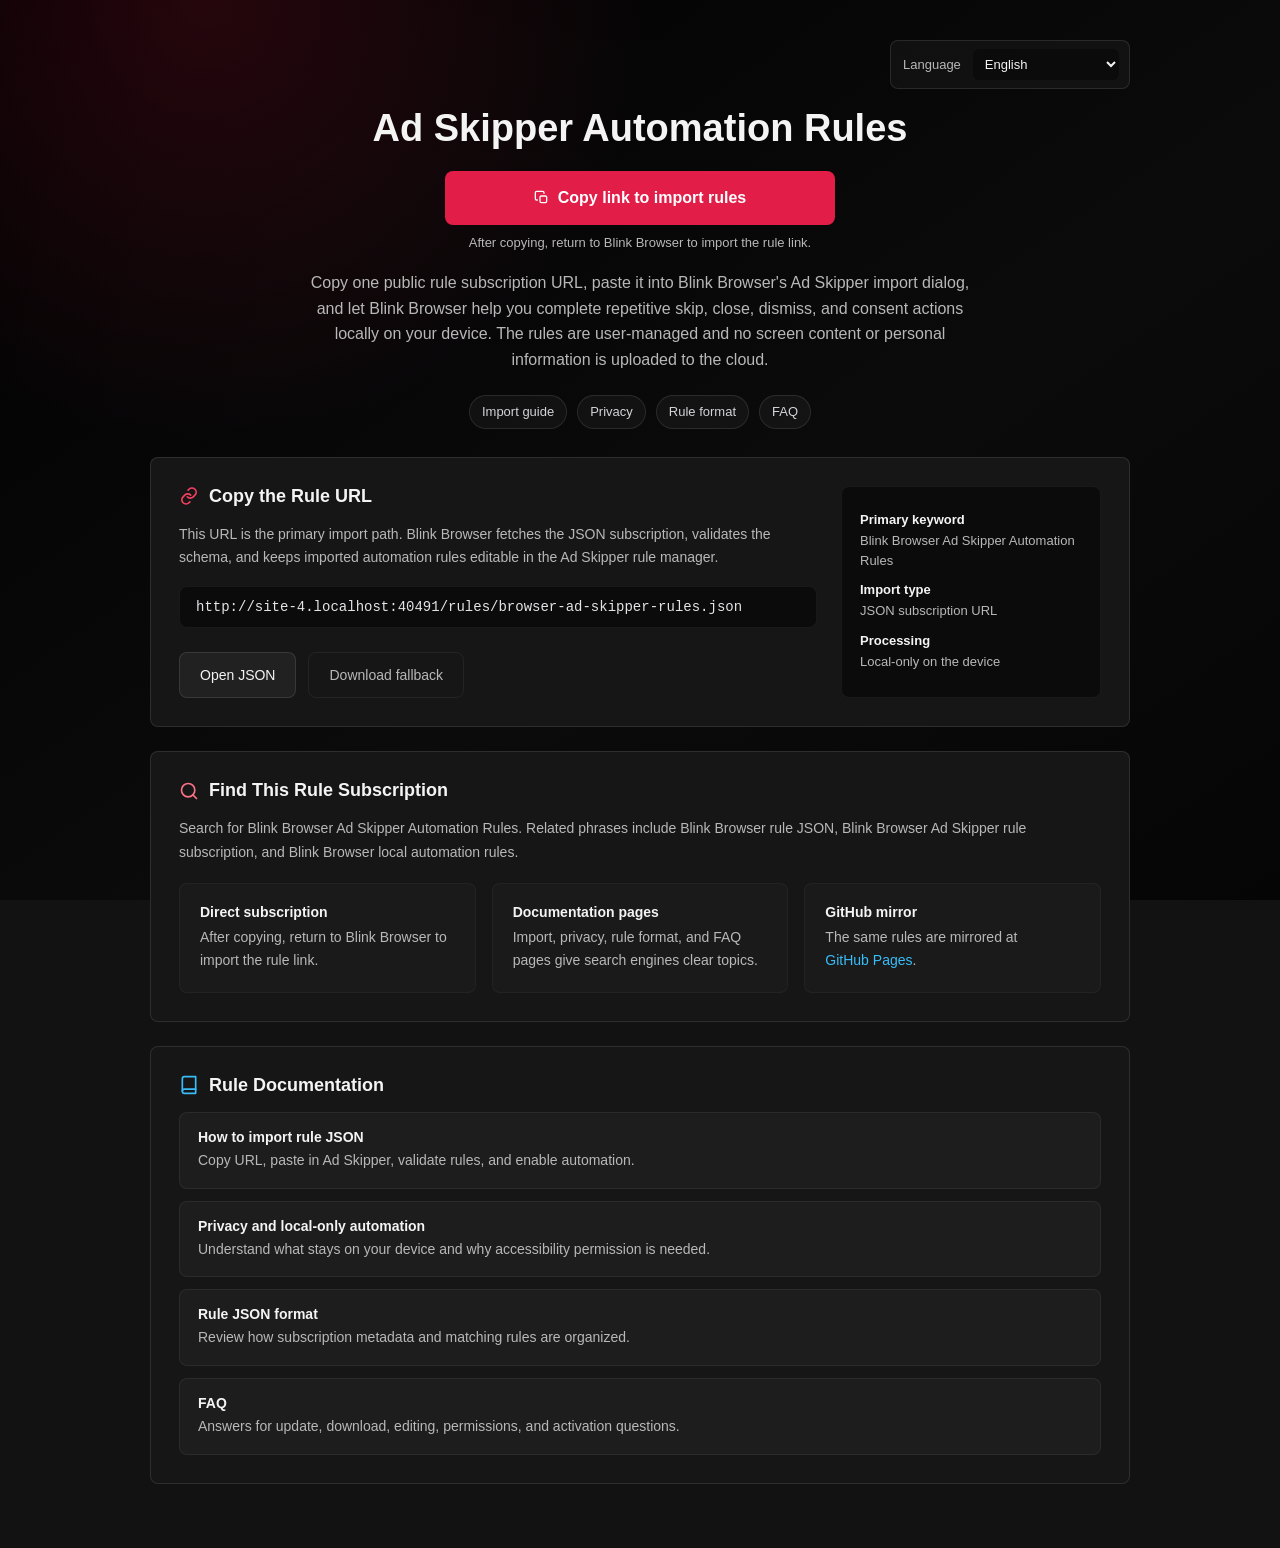
==== commit 1c4c8123: "[Update] Improve rule site language and copy action" ====
--- a/index.html
+++ b/index.html
@@ -32,24 +32,29 @@
   <body>
     <main class="container">
       <header class="header" aria-labelledby="page-title">
-        <div class="badge">
-          <svg class="icon" aria-hidden="true" viewBox="0 0 24 24">
-            <path d="M12 3 5 6v5c0 4.2 2.7 8.1 7 10 4.3-1.9 7-5.8 7-10V6l-7-3Z" />
-            <path d="m9 12 2 2 4-5" />
-          </svg>
-          <span data-i18n="home.badge">Public JSON Rule Subscription</span>
+        <div class="header-tools">
+          <div class="language-control">
+            <label for="languageSelect" data-i18n="language.label">Language</label>
+            <select id="languageSelect" aria-label="Language"></select>
+          </div>
         </div>
         <h1 id="page-title" class="title" data-i18n="home.title">Ad Skipper Automation Rules</h1>
+        <div class="header-action">
+          <button id="copyRuleUrlPrimary" class="btn btn-primary" type="button">
+            <svg class="icon-small" aria-hidden="true" viewBox="0 0 24 24">
+              <rect x="9" y="9" width="10" height="10" rx="2" />
+              <path d="M5 15H4a2 2 0 0 1-2-2V4a2 2 0 0 1 2-2h9a2 2 0 0 1 2 2v1" />
+            </svg>
+            <span id="copyPrimaryLabel" data-i18n="action.copyRuleUrl">Copy link to import rules</span>
+          </button>
+          <p class="action-hint" data-i18n="home.directBody">After copying, return to Blink Browser to import the rule link.</p>
+        </div>
         <p class="subtitle" data-i18n="home.subtitle">
           Copy one public rule subscription URL, paste it into Blink Browser's Ad Skipper import dialog,
           and let Blink Browser help you complete repetitive skip, close, dismiss, and consent actions
           locally on your device. The rules are user-managed and no screen content or personal
           information is uploaded to the cloud.
         </p>
-        <div class="language-control">
-          <label for="languageSelect" data-i18n="language.label">Language</label>
-          <select id="languageSelect" aria-label="Language"></select>
-        </div>
         <nav class="page-nav" aria-label="Rule documentation">
           <a href="import-guide.html" data-i18n="nav.import">Import guide</a>
           <a href="privacy.html" data-i18n="nav.privacy">Privacy</a>
@@ -73,22 +78,8 @@
           </p>
           <div class="code-box" aria-label="Rule JSON subscription URL">
             <span class="code-text" data-rule-url>https://browser-rules.github.io/ai-owl-browser-ad-skipper-rules/rules/browser-ad-skipper-rules.json</span>
-            <button id="copyRuleUrl" class="copy-btn" type="button">
-              <svg class="icon-small" aria-hidden="true" viewBox="0 0 24 24">
-                <rect x="9" y="9" width="10" height="10" rx="2" />
-                <path d="M5 15H4a2 2 0 0 1-2-2V4a2 2 0 0 1 2-2h9a2 2 0 0 1 2 2v1" />
-              </svg>
-              <span id="copyLabel" data-i18n="action.copy">Copy</span>
-            </button>
           </div>
           <div class="btn-group">
-            <button id="copyRuleUrlPrimary" class="btn btn-primary" type="button">
-              <svg class="icon-small" aria-hidden="true" viewBox="0 0 24 24">
-                <rect x="9" y="9" width="10" height="10" rx="2" />
-                <path d="M5 15H4a2 2 0 0 1-2-2V4a2 2 0 0 1 2-2h9a2 2 0 0 1 2 2v1" />
-              </svg>
-              <span id="copyPrimaryLabel" data-i18n="action.copyRuleUrl">Copy Rule URL</span>
-            </button>
             <a class="btn btn-secondary" data-rule-href href="rules/browser-ad-skipper-rules.json" data-i18n="action.openJson">
               Open JSON
             </a>
@@ -121,7 +112,7 @@
         <div class="info-grid spaced-grid">
           <article class="info-item">
             <h3 data-i18n="home.directTitle">Direct subscription</h3>
-            <p data-i18n="home.directBody">Copy the JSON URL from the top of this page and paste it into Blink Browser.</p>
+            <p data-i18n="home.directBody">After copying, return to Blink Browser to import the rule link.</p>
           </article>
           <article class="info-item">
             <h3 data-i18n="home.docsTitle">Documentation pages</h3>
--- a/styles.css
+++ b/styles.css
@@ -61,8 +61,36 @@
 }
 
 .header {
-  margin-bottom: 40px;
+  margin-bottom: 28px;
   text-align: center;
+}
+
+.header-tools {
+  display: flex;
+  justify-content: flex-end;
+  margin-bottom: 18px;
+}
+
+.header-action {
+  display: flex;
+  flex-direction: column;
+  align-items: center;
+  gap: 8px;
+  margin: 20px 0 18px;
+}
+
+.header-action .btn {
+  width: min(390px, 100%);
+  min-height: 54px;
+  font-size: 16px;
+  font-weight: 700;
+}
+
+.action-hint {
+  margin: 0;
+  color: var(--text-muted);
+  font-size: 13px;
+  line-height: 1.5;
 }
 
 .badge {
@@ -109,12 +137,12 @@
 }
 
 .language-control {
-  width: min(280px, 100%);
+  width: min(240px, 100%);
   display: inline-flex;
   align-items: center;
   justify-content: space-between;
   gap: 12px;
-  margin-top: 22px;
+  margin-top: 0;
   border: 1px solid var(--card-border);
   border-radius: 8px;
   background: rgba(255, 255, 255, 0.04);
@@ -768,7 +796,20 @@
 
   .header {
     text-align: left;
-    margin-bottom: 28px;
+    margin-bottom: 18px;
+  }
+
+  .header-tools {
+    margin-bottom: 14px;
+  }
+
+  .header-action {
+    align-items: stretch;
+    margin: 16px 0;
+  }
+
+  .header-action .btn {
+    width: 100%;
   }
 
   [dir="rtl"] .header {
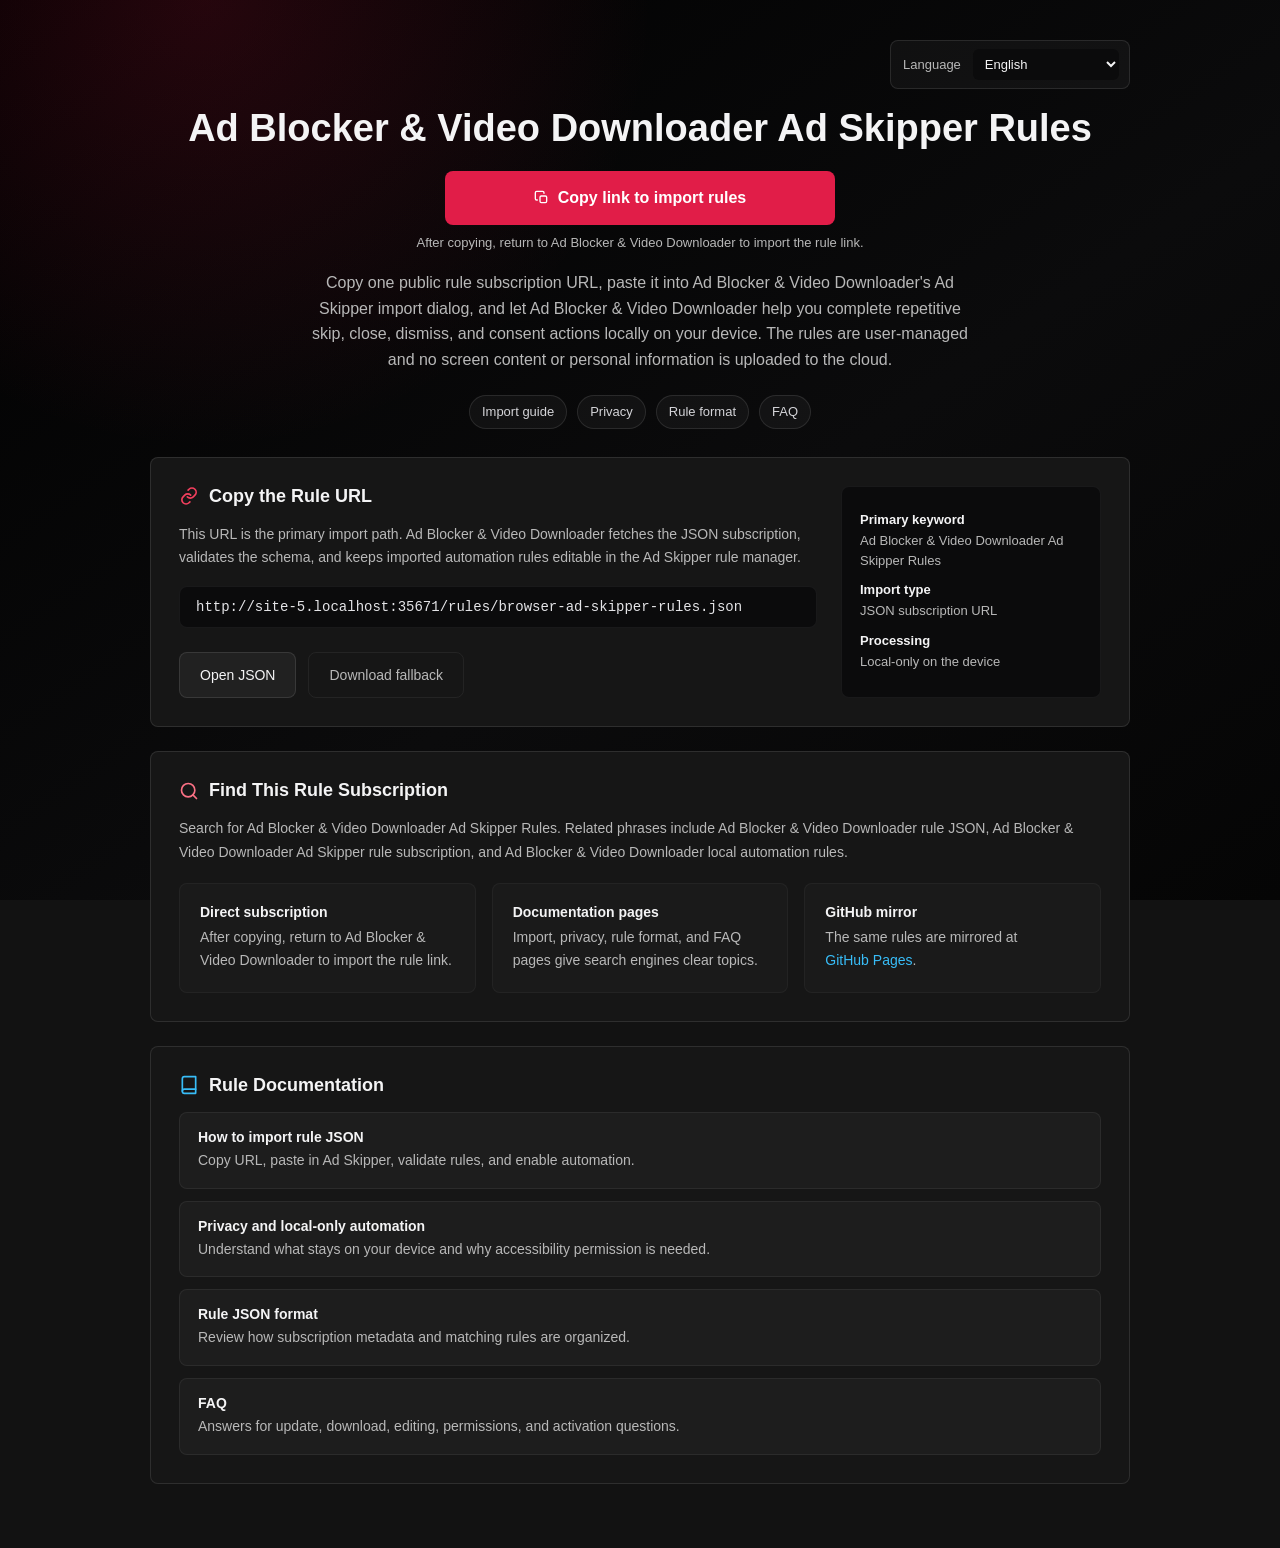
==== commit 2c10918a: "[Update] Align rule site with Play app name" ====
--- a/index.html
+++ b/index.html
@@ -3,16 +3,16 @@
   <head>
     <meta charset="utf-8" />
     <meta name="viewport" content="width=device-width, initial-scale=1" />
-    <title>Ad Skipper Automation Rules</title>
+    <title>Ad Blocker &amp; Video Downloader | Ad Skipper Rules</title>
     <meta
       name="description"
-      content="Copy the Blink Browser Ad Skipper JSON rule subscription URL. Import user-managed automation rules in Blink Browser, keep processing local on the device, and review privacy, FAQ, and rule format notes."
+      content="Copy Ad Skipper rule JSON for Ad Blocker &amp; Video Downloader. Import the subscription URL in the app to manage local-only automation rules."
     />
     <meta name="robots" content="index,follow" />
-    <meta property="og:title" content="Ad Skipper Automation Rules" />
+    <meta property="og:title" content="Ad Blocker &amp; Video Downloader | Ad Skipper Rules" />
     <meta
       property="og:description"
-      content="A public JSON rule subscription for Blink Browser users. Copy the rule URL, import it in Ad Skipper, and run local-only screen automation on your device."
+      content="A public JSON rule subscription for Ad Blocker &amp; Video Downloader users. Copy the rule URL, import it in Ad Skipper, and run local-only screen automation on your device."
     />
     <meta property="og:type" content="website" />
     <meta property="og:url" content="https://browser-rules.github.io/ai-owl-browser-ad-skipper-rules/" />
@@ -23,9 +23,9 @@
       {
         "@context": "https://schema.org",
         "@type": "WebSite",
-        "name": "Ad Skipper Automation Rules",
+        "name": "Ad Blocker & Video Downloader | Ad Skipper Rules",
         "url": "https://browser-rules.github.io/ai-owl-browser-ad-skipper-rules/",
-        "description": "Public JSON rule subscription and documentation for Blink Browser local-only screen automation."
+        "description": "Public JSON rule subscription and documentation for Ad Blocker & Video Downloader local-only screen automation."
       }
     </script>
   </head>
@@ -38,7 +38,7 @@
             <select id="languageSelect" aria-label="Language"></select>
           </div>
         </div>
-        <h1 id="page-title" class="title" data-i18n="home.title">Ad Skipper Automation Rules</h1>
+        <h1 id="page-title" class="title" data-i18n="home.title">Ad Blocker &amp; Video Downloader Ad Skipper Rules</h1>
         <div class="header-action">
           <button id="copyRuleUrlPrimary" class="btn btn-primary" type="button">
             <svg class="icon-small" aria-hidden="true" viewBox="0 0 24 24">
@@ -47,11 +47,11 @@
             </svg>
             <span id="copyPrimaryLabel" data-i18n="action.copyRuleUrl">Copy link to import rules</span>
           </button>
-          <p class="action-hint" data-i18n="home.directBody">After copying, return to Blink Browser to import the rule link.</p>
+          <p class="action-hint" data-i18n="home.directBody">After copying, return to Ad Blocker &amp; Video Downloader to import the rule link.</p>
         </div>
         <p class="subtitle" data-i18n="home.subtitle">
-          Copy one public rule subscription URL, paste it into Blink Browser's Ad Skipper import dialog,
-          and let Blink Browser help you complete repetitive skip, close, dismiss, and consent actions
+          Copy one public rule subscription URL, paste it into Ad Blocker &amp; Video Downloader's Ad Skipper import dialog,
+          and let Ad Blocker &amp; Video Downloader help you complete repetitive skip, close, dismiss, and consent actions
           locally on your device. The rules are user-managed and no screen content or personal
           information is uploaded to the cloud.
         </p>
@@ -73,7 +73,7 @@
             <span data-i18n="home.ruleTitle">Copy the Rule URL</span>
           </h2>
           <p class="muted-text" data-i18n="home.ruleBody">
-            This URL is the primary import path. Blink Browser fetches the JSON subscription, validates
+            This URL is the primary import path. Ad Blocker &amp; Video Downloader fetches the JSON subscription, validates
             the schema, and keeps imported automation rules editable in the Ad Skipper rule manager.
           </p>
           <div class="code-box" aria-label="Rule JSON subscription URL">
@@ -89,7 +89,7 @@
           </div>
         </div>
         <aside class="quick-facts" aria-label="Rule subscription facts">
-          <div><strong data-i18n="home.factKeywordLabel">Primary keyword</strong><span data-i18n="home.factKeywordValue">Blink Browser Ad Skipper Automation Rules</span></div>
+          <div><strong data-i18n="home.factKeywordLabel">Primary keyword</strong><span data-i18n="home.factKeywordValue">Ad Blocker &amp; Video Downloader Ad Skipper Rules</span></div>
           <div><strong data-i18n="home.factImportLabel">Import type</strong><span data-i18n="home.factImportValue">JSON subscription URL</span></div>
           <div><strong data-i18n="home.factProcessingLabel">Processing</strong><span data-i18n="home.factProcessingValue">Local-only on the device</span></div>
         </aside>
@@ -105,14 +105,14 @@
         </h2>
         <p class="muted-text" data-i18n="home.findBody">
           If you need to find this page again from Google, search for
-          Blink Browser Ad Skipper Automation Rules. Related search phrases include
-          Blink Browser rule JSON, Blink Browser Ad Skipper rule subscription, and Blink Browser local
+          Ad Blocker &amp; Video Downloader Ad Skipper Rules. Related search phrases include
+          Ad Blocker &amp; Video Downloader rule JSON, Ad Blocker &amp; Video Downloader Ad Skipper rule subscription, and Ad Blocker &amp; Video Downloader local
           automation rules.
         </p>
         <div class="info-grid spaced-grid">
           <article class="info-item">
             <h3 data-i18n="home.directTitle">Direct subscription</h3>
-            <p data-i18n="home.directBody">After copying, return to Blink Browser to import the rule link.</p>
+            <p data-i18n="home.directBody">After copying, return to Ad Blocker &amp; Video Downloader to import the rule link.</p>
           </article>
           <article class="info-item">
             <h3 data-i18n="home.docsTitle">Documentation pages</h3>
